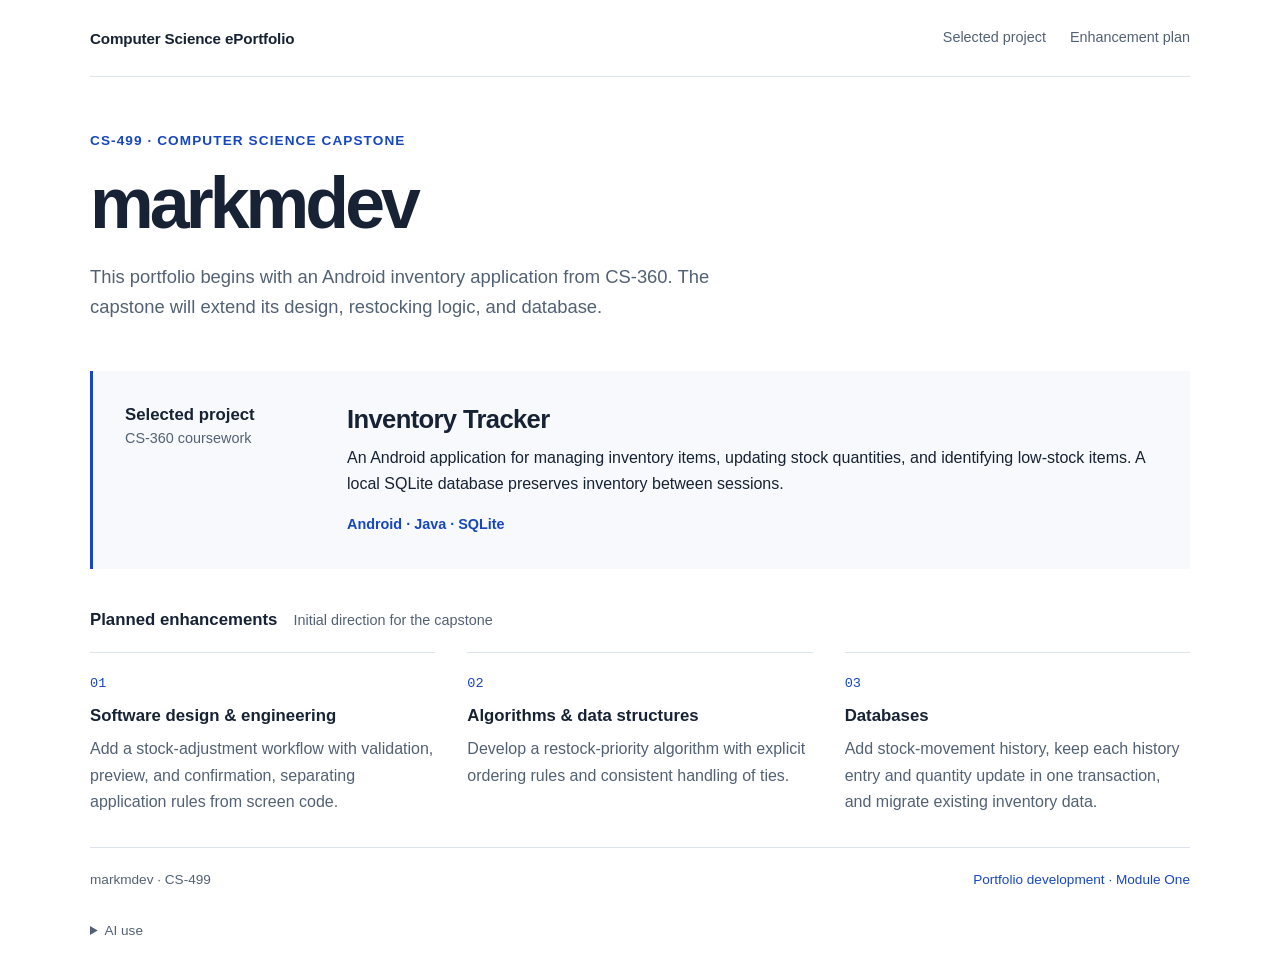
==== index.html @ af9f693a "Create portfolio homepage" ====
<!doctype html>
<html lang="en">
<head>
  <meta charset="utf-8">
  <meta name="viewport" content="width=device-width, initial-scale=1">
  <meta name="description" content="markmdev's Computer Science ePortfolio: an Android inventory application and planned capstone enhancements in software engineering, algorithms, and databases.">
  <title>markmdev | Computer Science ePortfolio</title>
  <style>
    :root { color-scheme: light; --ink: #172234; --muted: #536175; --blue: #1747bf; --line: #dce2eb; --paper: #f7f9fc; }
    * { box-sizing: border-box; }
    html { scroll-padding-top: 2rem; }
    body { margin: 0; color: var(--ink); background: #fff; font-family: -apple-system, BlinkMacSystemFont, "Segoe UI", sans-serif; font-size: 1rem; line-height: 1.65; }
    a { color: var(--blue); text-underline-offset: .25em; }
    a:focus-visible { outline: 3px solid var(--blue); outline-offset: 5px; }
    .skip { position: absolute; top: .5rem; left: 1rem; padding: .5rem 1rem; background: #fff; transform: translateY(-200%); }
    .skip:focus { transform: translateY(0); }
    .wrap { width: min(1100px, calc(100% - 5rem)); margin-inline: auto; }
    header { display: flex; align-items: center; justify-content: space-between; gap: 1.5rem; padding-block: 1.6rem; border-bottom: 1px solid var(--line); }
    .site-name { font-size: .95rem; font-weight: 650; letter-spacing: -.01em; }
    nav { display: flex; flex-wrap: wrap; gap: 1.5rem; font-size: .9rem; }
    nav a { color: var(--muted); text-decoration: none; }
    nav a:hover { color: var(--blue); text-decoration: underline; }
    .intro { padding-block: 3.3rem 3rem; }
    .eyebrow { margin: 0 0 .8rem; color: var(--blue); font-size: .85rem; font-weight: 650; letter-spacing: .08em; text-transform: uppercase; }
    h1 { margin: 0; font-size: clamp(2.6rem, 5.6vw, 4.5rem); font-weight: 650; line-height: 1.08; letter-spacing: -.055em; }
    .intro p:last-child { max-width: 650px; margin: 1.2rem 0 0; color: var(--muted); font-size: 1.15rem; }
    .project { display: grid; grid-template-columns: 190px 1fr; gap: 2rem; padding: 2rem; background: var(--paper); border-left: 3px solid var(--blue); }
    h2 { margin: 0; font-size: 1.05rem; font-weight: 650; line-height: 1.45; }
    .section-note { margin: .5rem 0 0; color: var(--muted); font-size: .9rem; }
    .project h3 { margin: 0 0 .55rem; font-size: 1.6rem; font-weight: 600; letter-spacing: -.025em; line-height: 1.3; }
    .project p { margin: 0; }
    .project .technology { margin-top: 1rem; color: var(--blue); font-size: .9rem; font-weight: 550; }
    .plan { padding-block: 2.4rem 2rem; }
    .plan-heading { display: flex; align-items: baseline; flex-wrap: wrap; gap: .4rem 1rem; margin-bottom: 1.25rem; }
    .plan-heading p { margin: 0; color: var(--muted); font-size: .9rem; }
    .enhancements { display: grid; grid-template-columns: repeat(3, 1fr); gap: 2rem; }
    .enhancements article { border-top: 1px solid var(--line); padding-top: 1rem; }
    .number { color: var(--blue); font-family: ui-monospace, SFMono-Regular, Consolas, monospace; font-size: .85rem; }
    .enhancements h3 { margin: .5rem 0 .55rem; font-size: 1.05rem; font-weight: 650; line-height: 1.4; }
    .enhancements p { margin: 0; color: var(--muted); }
    footer { display: flex; justify-content: space-between; gap: 1rem; padding-block: 1.3rem 1.8rem; border-top: 1px solid var(--line); color: var(--muted); font-size: .85rem; }
    footer p { margin: 0; }
    .stage { color: var(--blue); }
    @media (max-width: 700px) {
      .wrap { width: calc(100% - 2.5rem); }
      header { align-items: flex-start; flex-direction: column; gap: .65rem; padding-block: 1.2rem; }
      .intro { padding-block: 2.5rem; }
      .project { grid-template-columns: 1fr; gap: 1.3rem; padding: 1.5rem; }
      .enhancements { grid-template-columns: 1fr; gap: 1.4rem; }
      footer { flex-direction: column; gap: .25rem; }
    }
  </style>
</head>
<body>
  <a class="skip" href="#main">Skip to content</a>
  <div class="wrap">
    <header>
      <span class="site-name">Computer Science ePortfolio</span>
      <nav aria-label="Main navigation">
        <a href="#project">Selected project</a>
        <a href="#enhancements">Enhancement plan</a>
      </nav>
    </header>
    <main id="main">
      <section class="intro" aria-labelledby="name">
        <p class="eyebrow">CS-499 · Computer Science Capstone</p>
        <h1 id="name">markmdev</h1>
        <p>This portfolio begins with an Android inventory application from CS-360. The capstone will extend its design, restocking logic, and database.</p>
      </section>
      <section class="project" id="project" aria-labelledby="project-heading">
        <div>
          <h2 id="project-heading">Selected project</h2>
          <p class="section-note">CS-360 coursework</p>
        </div>
        <div>
          <h3>Inventory Tracker</h3>
          <p>An Android application for managing inventory items, updating stock quantities, and identifying low-stock items. A local SQLite database preserves inventory between sessions.</p>
          <p class="technology">Android · Java · SQLite</p>
        </div>
      </section>
      <section class="plan" id="enhancements" aria-labelledby="plan-heading">
        <div class="plan-heading">
          <h2 id="plan-heading">Planned enhancements</h2>
          <p>Initial direction for the capstone</p>
        </div>
        <div class="enhancements">
          <article>
            <span class="number" aria-hidden="true">01</span>
            <h3>Software design &amp; engineering</h3>
            <p>Add a stock-adjustment workflow with validation, preview, and confirmation, separating application rules from screen code.</p>
          </article>
          <article>
            <span class="number" aria-hidden="true">02</span>
            <h3>Algorithms &amp; data structures</h3>
            <p>Develop a restock-priority algorithm with explicit ordering rules and consistent handling of ties.</p>
          </article>
          <article>
            <span class="number" aria-hidden="true">03</span>
            <h3>Databases</h3>
            <p>Add stock-movement history, keep each history entry and quantity update in one transaction, and migrate existing inventory data.</p>
          </article>
        </div>
      </section>
    </main>
    <footer>
      <p>markmdev · CS-499</p>
      <p class="stage">Portfolio development · Module One</p>
    </footer>
    <details style="margin-bottom: 2rem; color: var(--muted); font-size: .85rem;">
      <summary>AI use</summary>
      <p>OpenAI Codex (GPT-6 Astra) drafted this page's text, layout, and initial enhancement outline. The enhancements described above are planned work.</p>
      <p>OpenAI. (2026). <em>Codex (GPT-6 Astra)</em> [Generative AI software]. <a href="https://openai.com/codex/">OpenAI Codex</a>.</p>
    </details>
  </div>
</body>
</html>
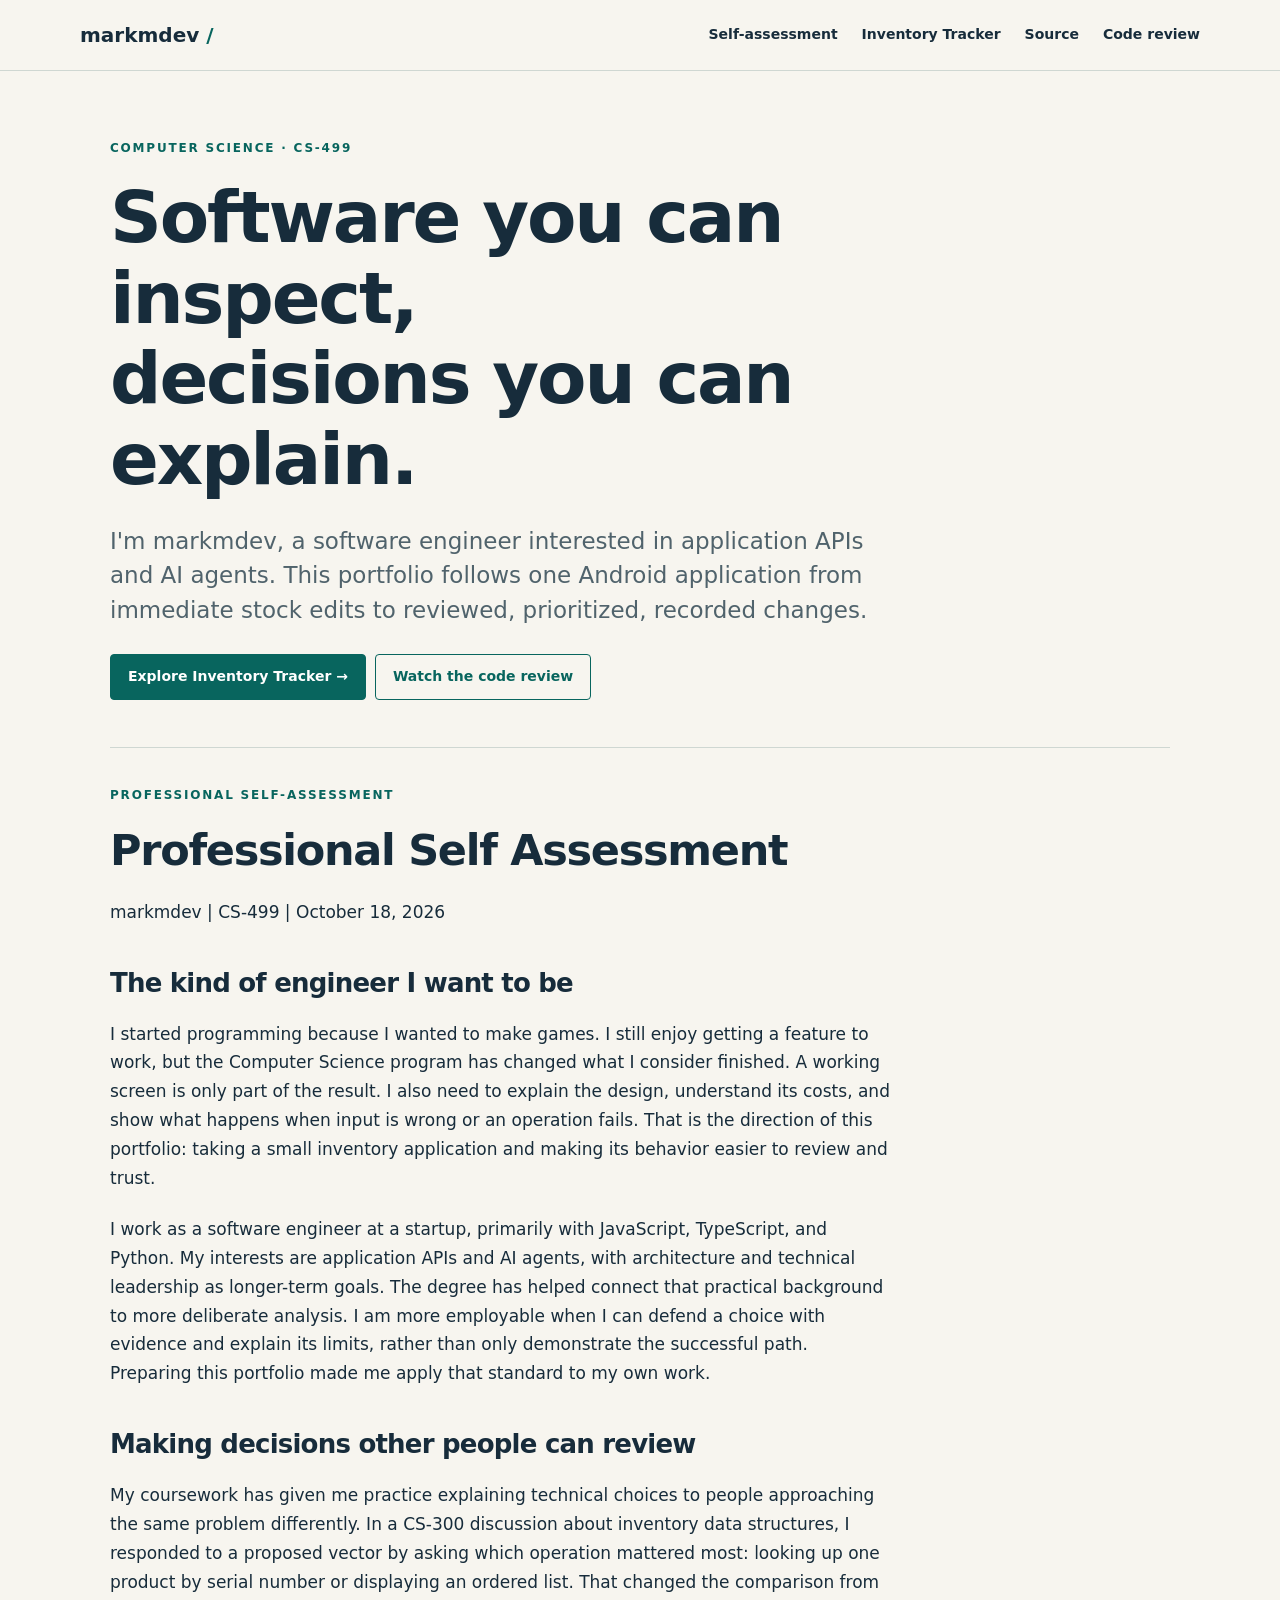
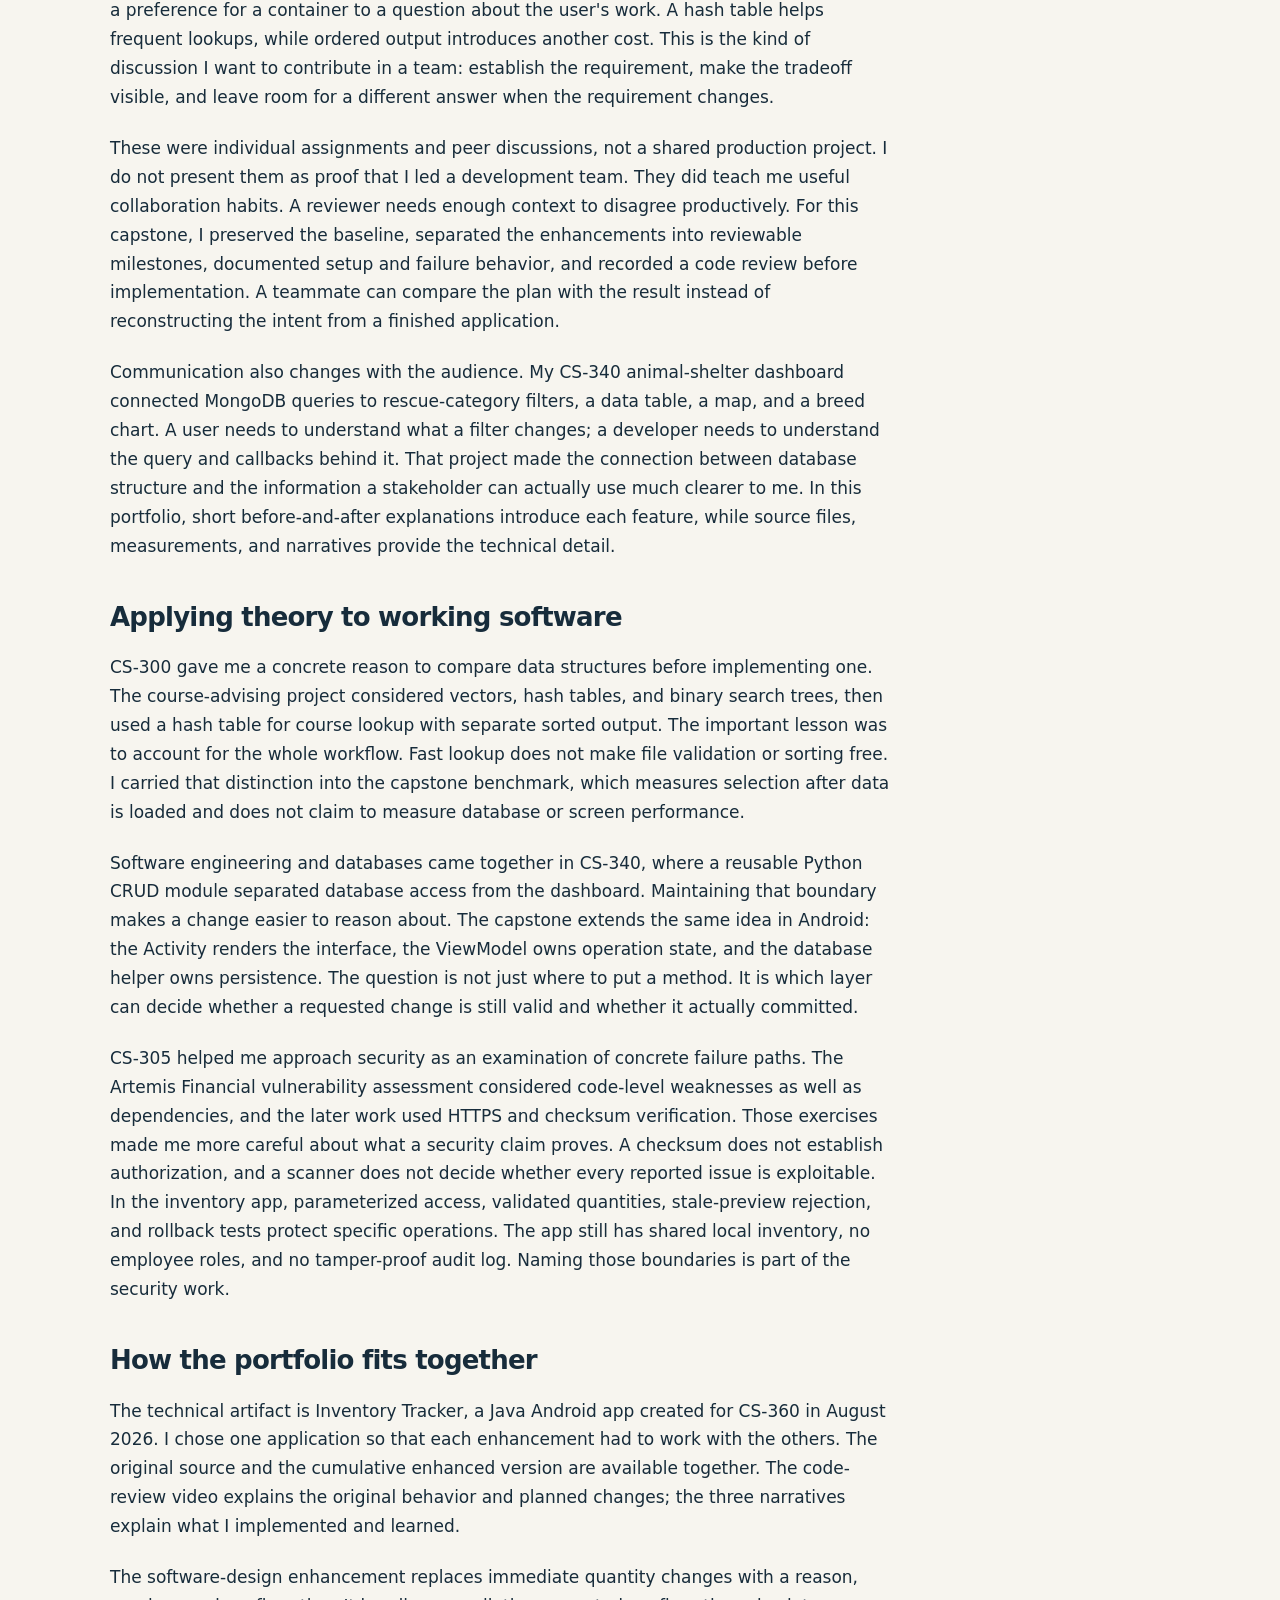
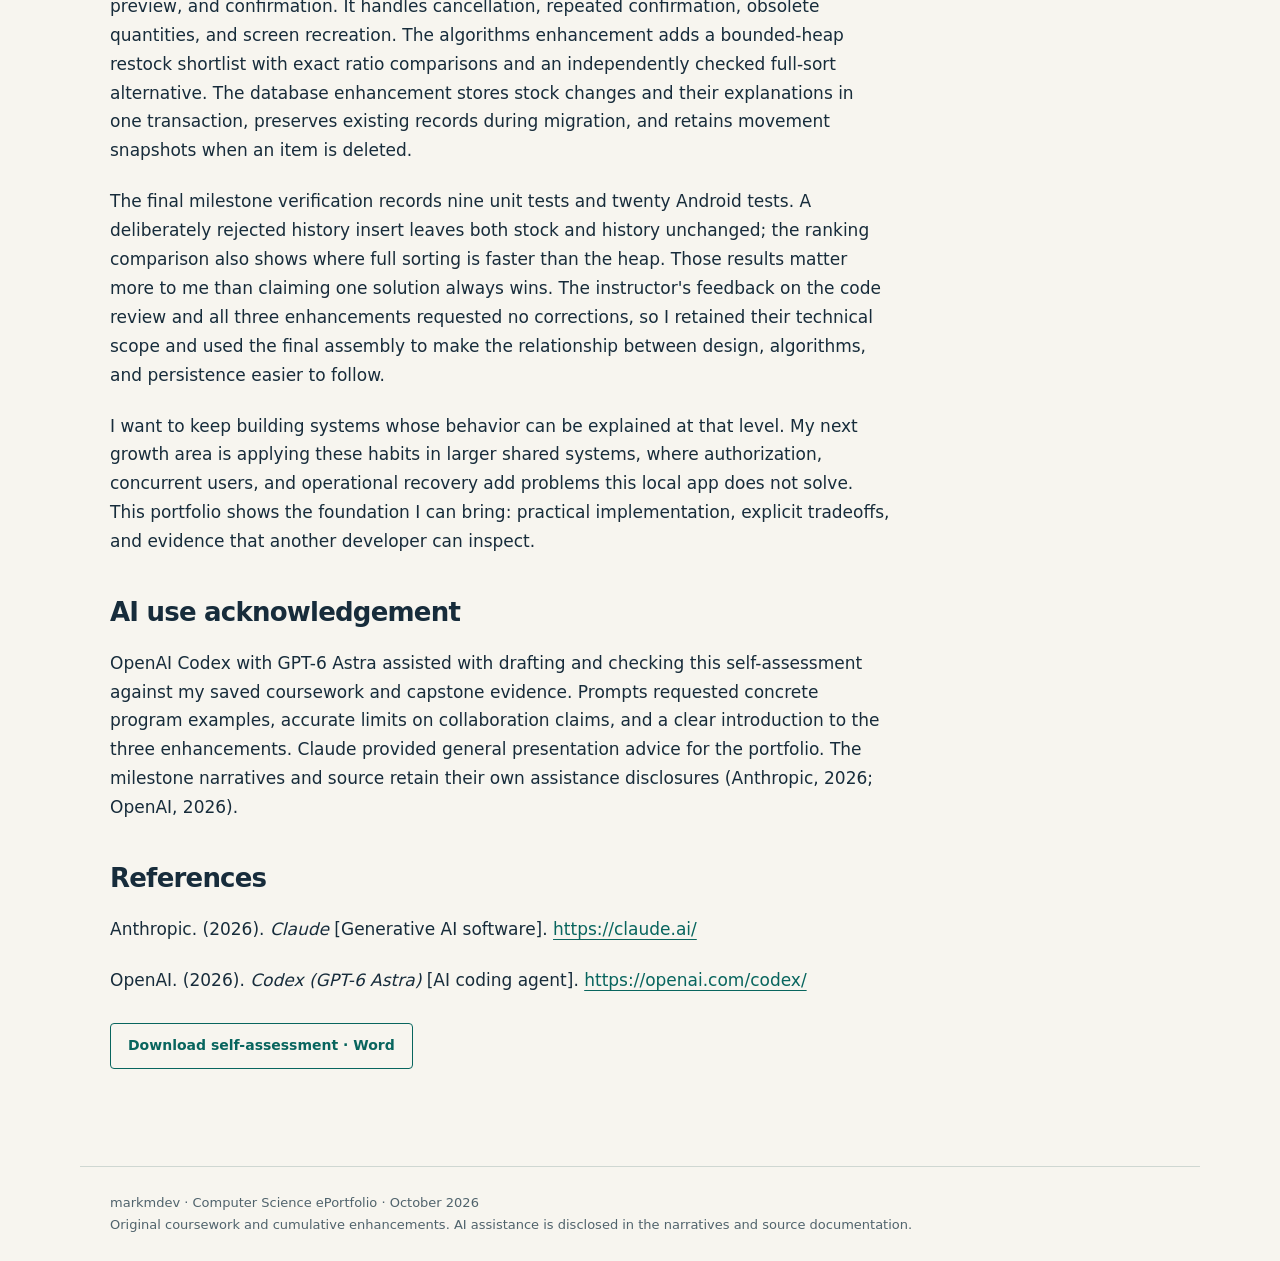
==== commit 1f927d42: "Publish final computer science portfolio" ====
--- a/index.html
+++ b/index.html
@@ -1,116 +1,23 @@
-<!doctype html>
-<html lang="en">
-<head>
-  <meta charset="utf-8">
-  <meta name="viewport" content="width=device-width, initial-scale=1">
-  <meta name="description" content="markmdev's Computer Science ePortfolio: an Android inventory application and planned capstone enhancements in software engineering, algorithms, and databases.">
-  <title>markmdev | Computer Science ePortfolio</title>
-  <style>
-    :root { color-scheme: light; --ink: #172234; --muted: #536175; --blue: #1747bf; --line: #dce2eb; --paper: #f7f9fc; }
-    * { box-sizing: border-box; }
-    html { scroll-padding-top: 2rem; }
-    body { margin: 0; color: var(--ink); background: #fff; font-family: -apple-system, BlinkMacSystemFont, "Segoe UI", sans-serif; font-size: 1rem; line-height: 1.65; }
-    a { color: var(--blue); text-underline-offset: .25em; }
-    a:focus-visible { outline: 3px solid var(--blue); outline-offset: 5px; }
-    .skip { position: absolute; top: .5rem; left: 1rem; padding: .5rem 1rem; background: #fff; transform: translateY(-200%); }
-    .skip:focus { transform: translateY(0); }
-    .wrap { width: min(1100px, calc(100% - 5rem)); margin-inline: auto; }
-    header { display: flex; align-items: center; justify-content: space-between; gap: 1.5rem; padding-block: 1.6rem; border-bottom: 1px solid var(--line); }
-    .site-name { font-size: .95rem; font-weight: 650; letter-spacing: -.01em; }
-    nav { display: flex; flex-wrap: wrap; gap: 1.5rem; font-size: .9rem; }
-    nav a { color: var(--muted); text-decoration: none; }
-    nav a:hover { color: var(--blue); text-decoration: underline; }
-    .intro { padding-block: 3.3rem 3rem; }
-    .eyebrow { margin: 0 0 .8rem; color: var(--blue); font-size: .85rem; font-weight: 650; letter-spacing: .08em; text-transform: uppercase; }
-    h1 { margin: 0; font-size: clamp(2.6rem, 5.6vw, 4.5rem); font-weight: 650; line-height: 1.08; letter-spacing: -.055em; }
-    .intro p:last-child { max-width: 650px; margin: 1.2rem 0 0; color: var(--muted); font-size: 1.15rem; }
-    .project { display: grid; grid-template-columns: 190px 1fr; gap: 2rem; padding: 2rem; background: var(--paper); border-left: 3px solid var(--blue); }
-    h2 { margin: 0; font-size: 1.05rem; font-weight: 650; line-height: 1.45; }
-    .section-note { margin: .5rem 0 0; color: var(--muted); font-size: .9rem; }
-    .project h3 { margin: 0 0 .55rem; font-size: 1.6rem; font-weight: 600; letter-spacing: -.025em; line-height: 1.3; }
-    .project p { margin: 0; }
-    .project .technology { margin-top: 1rem; color: var(--blue); font-size: .9rem; font-weight: 550; }
-    .plan { padding-block: 2.4rem 2rem; }
-    .plan-heading { display: flex; align-items: baseline; flex-wrap: wrap; gap: .4rem 1rem; margin-bottom: 1.25rem; }
-    .plan-heading p { margin: 0; color: var(--muted); font-size: .9rem; }
-    .enhancements { display: grid; grid-template-columns: repeat(3, 1fr); gap: 2rem; }
-    .enhancements article { border-top: 1px solid var(--line); padding-top: 1rem; }
-    .number { color: var(--blue); font-family: ui-monospace, SFMono-Regular, Consolas, monospace; font-size: .85rem; }
-    .enhancements h3 { margin: .5rem 0 .55rem; font-size: 1.05rem; font-weight: 650; line-height: 1.4; }
-    .enhancements p { margin: 0; color: var(--muted); }
-    footer { display: flex; justify-content: space-between; gap: 1rem; padding-block: 1.3rem 1.8rem; border-top: 1px solid var(--line); color: var(--muted); font-size: .85rem; }
-    footer p { margin: 0; }
-    .stage { color: var(--blue); }
-    @media (max-width: 700px) {
-      .wrap { width: calc(100% - 2.5rem); }
-      header { align-items: flex-start; flex-direction: column; gap: .65rem; padding-block: 1.2rem; }
-      .intro { padding-block: 2.5rem; }
-      .project { grid-template-columns: 1fr; gap: 1.3rem; padding: 1.5rem; }
-      .enhancements { grid-template-columns: 1fr; gap: 1.4rem; }
-      footer { flex-direction: column; gap: .25rem; }
-    }
-  </style>
-</head>
-<body>
-  <a class="skip" href="#main">Skip to content</a>
-  <div class="wrap">
-    <header>
-      <span class="site-name">Computer Science ePortfolio</span>
-      <nav aria-label="Main navigation">
-        <a href="#project">Selected project</a>
-        <a href="#enhancements">Enhancement plan</a>
-      </nav>
-    </header>
-    <main id="main">
-      <section class="intro" aria-labelledby="name">
-        <p class="eyebrow">CS-499 · Computer Science Capstone</p>
-        <h1 id="name">markmdev</h1>
-        <p>This portfolio begins with an Android inventory application from CS-360. The capstone will extend its design, restocking logic, and database.</p>
-      </section>
-      <section class="project" id="project" aria-labelledby="project-heading">
-        <div>
-          <h2 id="project-heading">Selected project</h2>
-          <p class="section-note">CS-360 coursework</p>
-        </div>
-        <div>
-          <h3>Inventory Tracker</h3>
-          <p>An Android application for managing inventory items, updating stock quantities, and identifying low-stock items. A local SQLite database preserves inventory between sessions.</p>
-          <p class="technology">Android · Java · SQLite</p>
-        </div>
-      </section>
-      <section class="plan" id="enhancements" aria-labelledby="plan-heading">
-        <div class="plan-heading">
-          <h2 id="plan-heading">Planned enhancements</h2>
-          <p>Initial direction for the capstone</p>
-        </div>
-        <div class="enhancements">
-          <article>
-            <span class="number" aria-hidden="true">01</span>
-            <h3>Software design &amp; engineering</h3>
-            <p>Add a stock-adjustment workflow with validation, preview, and confirmation, separating application rules from screen code.</p>
-          </article>
-          <article>
-            <span class="number" aria-hidden="true">02</span>
-            <h3>Algorithms &amp; data structures</h3>
-            <p>Develop a restock-priority algorithm with explicit ordering rules and consistent handling of ties.</p>
-          </article>
-          <article>
-            <span class="number" aria-hidden="true">03</span>
-            <h3>Databases</h3>
-            <p>Add stock-movement history, keep each history entry and quantity update in one transaction, and migrate existing inventory data.</p>
-          </article>
-        </div>
-      </section>
-    </main>
-    <footer>
-      <p>markmdev · CS-499</p>
-      <p class="stage">Portfolio development · Module One</p>
-    </footer>
-    <details style="margin-bottom: 2rem; color: var(--muted); font-size: .85rem;">
-      <summary>AI use</summary>
-      <p>OpenAI Codex (GPT-6 Astra) drafted this page's text, layout, and initial enhancement outline. The enhancements described above are planned work.</p>
-      <p>OpenAI. (2026). <em>Codex (GPT-6 Astra)</em> [Generative AI software]. <a href="https://openai.com/codex/">OpenAI Codex</a>.</p>
-    </details>
-  </div>
-</body>
-</html>
+<!doctype html><html lang="en"><head><meta charset="utf-8"><meta name="viewport" content="width=device-width, initial-scale=1"><meta name="description" content="markmdev — software engineering portfolio. Android design, algorithms, and databases with inspectable evidence."><title>Professional self-assessment · markmdev</title><link rel="stylesheet" href="style.css"></head><body><a class="skip" href="#main">Skip to content</a><header><div class="nav"><a class="brand" href="index.html">markmdev<span aria-hidden="true" style="color:#08655e"> /</span></a><nav aria-label="Main"><a href="index.html#assessment">Self-assessment</a><a href="project.html">Inventory Tracker</a><a href="source.html">Source</a><a href="review.html">Code review</a></nav></div></header><main id="main"><section class="intro"><p class="eyebrow">Computer Science · CS-499</p><h1>Software you can inspect,<br>decisions you can explain.</h1><p class="lead">I'm markmdev, a software engineer interested in application APIs and AI agents. This portfolio follows one Android application from immediate stock edits to reviewed, prioritized, recorded changes.</p><a class="button primary" href="project.html">Explore Inventory Tracker →</a><a class="button" href="review.html">Watch the code review</a></section><section id="assessment" class="reading"><p class="eyebrow">Professional self-assessment</p><h1>Professional Self Assessment</h1>
+<p>markmdev | CS-499 | October 18, 2026</p>
+<h2>The kind of engineer I want to be</h2>
+<p>I started programming because I wanted to make games. I still enjoy getting a feature to work, but the Computer Science program has changed what I consider finished. A working screen is only part of the result. I also need to explain the design, understand its costs, and show what happens when input is wrong or an operation fails. That is the direction of this portfolio: taking a small inventory application and making its behavior easier to review and trust.</p>
+<p>I work as a software engineer at a startup, primarily with JavaScript, TypeScript, and Python. My interests are application APIs and AI agents, with architecture and technical leadership as longer-term goals. The degree has helped connect that practical background to more deliberate analysis. I am more employable when I can defend a choice with evidence and explain its limits, rather than only demonstrate the successful path. Preparing this portfolio made me apply that standard to my own work.</p>
+<h2>Making decisions other people can review</h2>
+<p>My coursework has given me practice explaining technical choices to people approaching the same problem differently. In a CS-300 discussion about inventory data structures, I responded to a proposed vector by asking which operation mattered most: looking up one product by serial number or displaying an ordered list. That changed the comparison from a preference for a container to a question about the user&#x27;s work. A hash table helps frequent lookups, while ordered output introduces another cost. This is the kind of discussion I want to contribute in a team: establish the requirement, make the tradeoff visible, and leave room for a different answer when the requirement changes.</p>
+<p>These were individual assignments and peer discussions, not a shared production project. I do not present them as proof that I led a development team. They did teach me useful collaboration habits. A reviewer needs enough context to disagree productively. For this capstone, I preserved the baseline, separated the enhancements into reviewable milestones, documented setup and failure behavior, and recorded a code review before implementation. A teammate can compare the plan with the result instead of reconstructing the intent from a finished application.</p>
+<p>Communication also changes with the audience. My CS-340 animal-shelter dashboard connected MongoDB queries to rescue-category filters, a data table, a map, and a breed chart. A user needs to understand what a filter changes; a developer needs to understand the query and callbacks behind it. That project made the connection between database structure and the information a stakeholder can actually use much clearer to me. In this portfolio, short before-and-after explanations introduce each feature, while source files, measurements, and narratives provide the technical detail.</p>
+<h2>Applying theory to working software</h2>
+<p>CS-300 gave me a concrete reason to compare data structures before implementing one. The course-advising project considered vectors, hash tables, and binary search trees, then used a hash table for course lookup with separate sorted output. The important lesson was to account for the whole workflow. Fast lookup does not make file validation or sorting free. I carried that distinction into the capstone benchmark, which measures selection after data is loaded and does not claim to measure database or screen performance.</p>
+<p>Software engineering and databases came together in CS-340, where a reusable Python CRUD module separated database access from the dashboard. Maintaining that boundary makes a change easier to reason about. The capstone extends the same idea in Android: the Activity renders the interface, the ViewModel owns operation state, and the database helper owns persistence. The question is not just where to put a method. It is which layer can decide whether a requested change is still valid and whether it actually committed.</p>
+<p>CS-305 helped me approach security as an examination of concrete failure paths. The Artemis Financial vulnerability assessment considered code-level weaknesses as well as dependencies, and the later work used HTTPS and checksum verification. Those exercises made me more careful about what a security claim proves. A checksum does not establish authorization, and a scanner does not decide whether every reported issue is exploitable. In the inventory app, parameterized access, validated quantities, stale-preview rejection, and rollback tests protect specific operations. The app still has shared local inventory, no employee roles, and no tamper-proof audit log. Naming those boundaries is part of the security work.</p>
+<h2>How the portfolio fits together</h2>
+<p>The technical artifact is Inventory Tracker, a Java Android app created for CS-360 in August 2026. I chose one application so that each enhancement had to work with the others. The original source and the cumulative enhanced version are available together. The code-review video explains the original behavior and planned changes; the three narratives explain what I implemented and learned.</p>
+<p>The software-design enhancement replaces immediate quantity changes with a reason, preview, and confirmation. It handles cancellation, repeated confirmation, obsolete quantities, and screen recreation. The algorithms enhancement adds a bounded-heap restock shortlist with exact ratio comparisons and an independently checked full-sort alternative. The database enhancement stores stock changes and their explanations in one transaction, preserves existing records during migration, and retains movement snapshots when an item is deleted.</p>
+<p>The final milestone verification records nine unit tests and twenty Android tests. A deliberately rejected history insert leaves both stock and history unchanged; the ranking comparison also shows where full sorting is faster than the heap. Those results matter more to me than claiming one solution always wins. The instructor&#x27;s feedback on the code review and all three enhancements requested no corrections, so I retained their technical scope and used the final assembly to make the relationship between design, algorithms, and persistence easier to follow.</p>
+<p>I want to keep building systems whose behavior can be explained at that level. My next growth area is applying these habits in larger shared systems, where authorization, concurrent users, and operational recovery add problems this local app does not solve. This portfolio shows the foundation I can bring: practical implementation, explicit tradeoffs, and evidence that another developer can inspect.</p>
+<h2>AI use acknowledgement</h2>
+<p>OpenAI Codex with GPT-6 Astra assisted with drafting and checking this self-assessment against my saved coursework and capstone evidence. Prompts requested concrete program examples, accurate limits on collaboration claims, and a clear introduction to the three enhancements. Claude provided general presentation advice for the portfolio. The milestone narratives and source retain their own assistance disclosures (Anthropic, 2026; OpenAI, 2026).</p>
+<h2>References</h2>
+<p>Anthropic. (2026). <em>Claude</em> [Generative AI software]. <a href="https://claude.ai/">https://claude.ai/</a></p>
+<p>OpenAI. (2026). <em>Codex (GPT-6 Astra)</em> [AI coding agent]. <a href="https://openai.com/codex/">https://openai.com/codex/</a></p><a class="button" href="downloads/self-assessment.docx">Download self-assessment · Word</a></section></main><footer>markmdev · Computer Science ePortfolio · October 2026<br>Original coursework and cumulative enhancements. AI assistance is disclosed in the narratives and source documentation.</footer></body></html>
--- a/style.css
+++ b/style.css
@@ -0,0 +1 @@
+:root{--ink:#172c3b;--muted:#50636c;--paper:#f7f5ef;--teal:#08655e;--line:#cfd7d2}*{box-sizing:border-box}html{scroll-behavior:smooth;scroll-padding-top:90px}body{margin:0;background:var(--paper);color:var(--ink);font:17px/1.7 system-ui,-apple-system,sans-serif}a{color:var(--teal);text-underline-offset:4px}a:hover{color:#172c3b}a:focus-visible,summary:focus-visible{outline:3px solid #b56c24;outline-offset:4px}header{background:var(--paper);border-bottom:1px solid var(--line);position:sticky;top:0;z-index:3}.nav{max-width:1180px;margin:auto;padding:18px 30px;display:flex;justify-content:space-between;align-items:center;gap:30px}.brand{font-weight:750;text-decoration:none;color:var(--ink);font-size:20px}.nav nav{display:flex;gap:24px;font-size:14px;font-weight:600}.nav nav a{color:var(--ink);text-decoration:none}main{max-width:1120px;margin:auto;padding:68px 30px 90px}.eyebrow{font:700 12px/1.5 system-ui;letter-spacing:.15em;text-transform:uppercase;color:var(--teal)}h1,h2,h3{line-height:1.12;letter-spacing:-.03em}h1{font-size:clamp(40px,6vw,72px);font-weight:650;max-width:900px;margin:18px 0 24px}h2{font-size:33px;margin-top:54px}h3{font-size:23px}p{margin:0 0 20px}.lead{font-size:23px;line-height:1.5;max-width:790px;color:var(--muted)}.intro{border-bottom:1px solid var(--line);padding-bottom:40px;margin-bottom:38px}.meta{color:var(--muted);font-size:14px}.reading{max-width:780px}.reading h1{font-size:43px}.reading h2{font-size:26px;margin-top:42px}.reading p{margin:0 0 22px}.button{display:inline-block;border:1px solid var(--teal);border-radius:4px;padding:10px 17px;text-decoration:none;font-weight:650;font-size:14px;margin:7px 9px 7px 0}.primary{background:var(--teal);color:white}.primary:hover{background:var(--ink);color:white}.cards{display:grid;grid-template-columns:repeat(3,1fr);gap:24px;margin:30px 0 45px}.card{padding:26px;border:1px solid var(--line);background:white;border-radius:8px}.card .num{font-size:13px;font-weight:700;color:var(--teal)}.card p{font-size:15px;line-height:1.65}.card h3{margin:14px 0}.pair{display:grid;grid-template-columns:minmax(0,1fr) minmax(0,1fr);gap:30px}.panel{background:#e8eee8;padding:28px;border-radius:8px;margin:28px 0}.panel h2,.panel h3{margin-top:0}table{width:100%;border-collapse:collapse;font-size:15px;margin:25px 0}th,td{text-align:left;padding:13px 14px;border-bottom:1px solid var(--line);vertical-align:top}th{background:#e8eee8}figure{margin:30px 0}figure img{max-width:100%;max-height:620px;display:block;object-fit:contain;border:1px solid var(--line);border-radius:8px}figcaption{font-size:14px;color:var(--muted);margin-top:10px}.proof{display:grid;grid-template-columns:300px 1fr;gap:35px;align-items:start}.proof img{width:100%}.source{min-width:0}.source details{border-bottom:1px solid var(--line);padding:14px 0}.source summary{cursor:pointer;font-size:15px;font-weight:650;overflow-wrap:anywhere}pre{white-space:pre;overflow:auto;background:#172c3b;color:#edf3f0;padding:22px;font-size:13px;line-height:1.55;border-radius:6px;max-height:650px}code{font-family:ui-monospace,monospace;font-size:.86em}video{width:100%;max-height:700px;background:#10191e;border-radius:8px}footer{border-top:1px solid var(--line);padding:25px 30px;max-width:1120px;margin:auto;color:var(--muted);font-size:13px}.skip{position:absolute;left:-9999px}.skip:focus{left:10px;top:10px;background:white;padding:10px;z-index:9}.note{border-left:3px solid var(--teal);padding-left:18px;color:var(--muted)}@media(max-width:760px){.nav{padding:16px 20px;align-items:flex-start;gap:15px}.nav nav{flex-wrap:wrap;gap:8px 16px;font-size:12px}.cards,.pair,.proof{grid-template-columns:1fr}main{padding:35px 20px 60px}.lead{font-size:20px}h1{font-size:43px}.reading h1{font-size:35px}table{display:block;overflow-x:auto}.card{padding:22px}}
